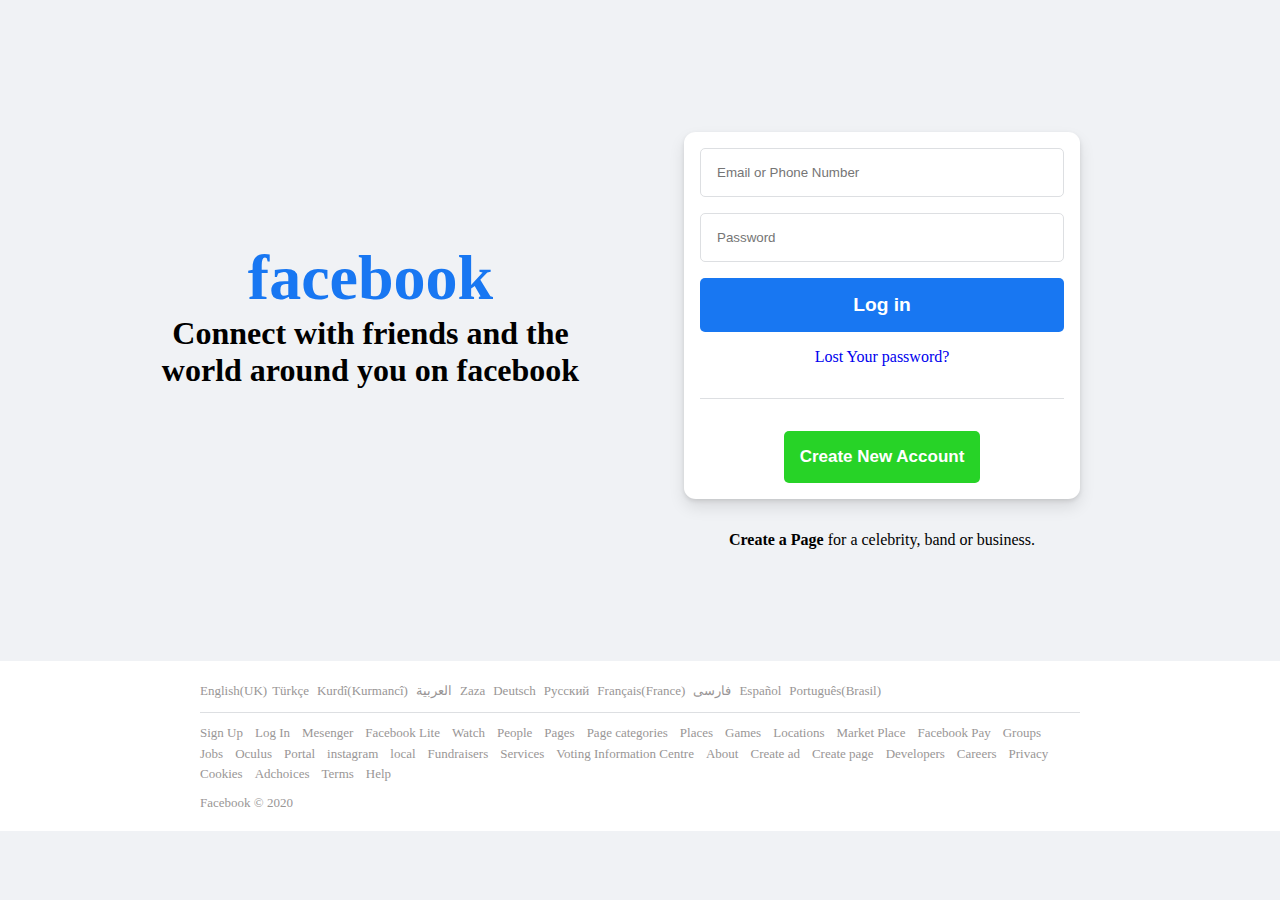
==== facebook clone/login.html @ 4136e342 "first commit" ====
<!DOCTYPE html>
<html lang="en">
<head>
    <meta charset="UTF-8">
    <meta name="viewport" content="width=device-width, initial-scale=1.0">
    <link rel="stylesheet" href="style.css">
    <title>facebook-clone-login</title>
</head>
<body>
    <section class="login-page-body">
        <div class="container container-grid">
            <div class="landing-text">
                <h1>facebook</h1>
                <h6>Connect with friends and the world around you on facebook</h6>
            </div>



            <div style="width: 396px;">
           <div class="login-form">

            <form action="index.html">
                <input type="email" name="name" value="" id="name" placeholder="Email or Phone Number" required>
                <input type="password" name="Password" value="" id="Password" placeholder="Password" required>
                <input type="submit" name="create" value="Log in">
                <a href="#">Lost Your password?</a>
                <hr>
                <button>Create New Account</button>
            </form>
            
           </div>
           <h4 style="font-weight: 300; margin-top: 2rem;"><span style="font-weight: 700;"><a href="#" class="create">Create a Page</a></span> for a celebrity, band or business.</h4>
        </div>
        </div>
    </section>


    <section >

        <div class="footer">
            <div class="container">
            <div class="main-footer">
                
                <ul class="first-list" >
                    <span style="margin-right: 5px;">English(UK)</span>
                    <li>Türkçe</li>
                    <li>Kurdî(Kurmancî)</li>
                    <li>العربية</li>
                    <li>Zaza</li>
                    <li>Deutsch</li>
                    <li>Русский</li>
                    <li>Français(France)</li>
                    <li>فارسی</li>
                    <li>Español</li>
                    <li>Português(Brasil)</li>
                </ul>
                <hr>

                <ul class="second-list">
                    <li>Sign Up</li>
                    <li>Log In</li>
                    <li>Mesenger</li>
                    <li>Facebook Lite</li>
                    <li>Watch</li>
                    <li>People</li>
                    <li>Pages</li>
                    <li>Page categories</li>
                    <li>Places</li>
                    <li>Games</li>
                    <li>Locations</li>
                    <li>Market Place</li>
                    <li>Facebook Pay</li>
                    <li>Groups</li>
                    <li>Jobs</li>
                    <li>Oculus</li>
                    <li>Portal</li>
                    <li>instagram</li>
                    <li>local</li>
                    <li>Fundraisers</li>
                    <li>Services</li>
                    <li>Voting Information Centre</li>
                    <li>About</li>
                    <li>Create ad</li>
                    <li>Create page</li>
                    <li>Developers</li>
                    <li>Careers</li>
                    <li>Privacy</li>
                    <li>Cookies</li>
                    <li>Adchoices</li>
                    <li>Terms</li>
                    <li>Help</li>
                    
                </ul>

                <div class="copyright">
                   <span>Facebook &copy; 2020</span> 
                </div>
            </div>
        </div>
    </div>

    </section>
</body>
</html>
---- facebook clone/style.css ----
/*START GLOBAL*/
*{
    padding: 0;
    margin: 0;
    box-sizing: border-box;
}

body{
    background-color:#f0f2f5;
}

/*END GLOBAL*/


/*START LOGIN PAGE*/
.login-page-body{
    background-color: #f0f2f5;
    width: 100%;
    align-items: center;
    align-content: center;
    text-align: center;
    margin-top:100px ;
    margin-bottom: 112px;
}
.container{
   margin-left: 200px;
   margin-right: 200px;
   
}

.container-grid{
    display: grid;
    grid-template-columns: repeat(auto-fit, minmax(20rem, 1fr));
    grid-column-gap: 10%;
    align-items: center;
    justify-content: center;
    justify-items: center;
    
}
.landing-text{
    width: 500px;
    padding-right: 55px;
}

.landing-text > h1{
    color: #1877f2;
    font-size: 4rem;
    font-weight:700;
    margin-top: -20px;
   
}
.landing-text > h6{
    font-size: 2rem;
    font-weight: 600;
}


.login-form{
    background-color: white;
    border-radius: 3%;
    padding: 1rem;
    text-align: center;
    margin-top: 2rem;
    box-shadow: 0 2px 4px rgba(0, 0, 0, .1), 0 8px 16px rgba(0, 0, 0, .1);
    width: 396px;
    align-self: flex-end;
}
input{
    width: 100%;
    padding: 1rem;
    border-radius: 5px;
    margin-bottom: 1rem;
    border: 1px solid #dddfe2;
    outline-color:#26aceb ;
    
    
    
}
input[type="submit"]{
    background-color: #1877f2;
    color: white;
    font-size: 1.2rem;
    font-weight: 600;
    border: none;
}

input[type="submit"]:hover{
    background-color: #1b6cd6;
    cursor: pointer;
}

form > a{
    text-decoration: none;
    
}

form > a:hover{
    text-decoration:underline;
}

form > button{
    margin-top: 2rem;
    padding: 1rem;
    border-radius: 5px;
    border: none;
    background-color: rgb(39, 211, 39);
    color: white;
    font-size: 17px;
    font-weight: 700;
}

form > button:hover{
        cursor: pointer;
        background-color: rgb(25, 180, 63);
}
form > hr{
    margin-top: 2rem;
    border:none ;
    border-bottom: 1px solid  #dddfe2;
}
.create{
    text-decoration: none;
    color: black;
}
.create:hover{
    text-decoration: underline;
}
.first-list{
    display: flex;
    flex-wrap: wrap;
    font-weight: 50;
    color: #999696;
    font-size: 13px;
    margin-bottom: 10px;
    line-height: 1.3rem;
}
.first-list > li{
    list-style: none;
    margin-right:8px;
}
.first-list > li:hover{
    text-decoration: underline;
}

.second-list{
text-decoration: none;
display:flex;
flex-wrap: wrap;
color:#999696 ;
margin-right:15px ;
font-size: 13px;
line-height: 1.3rem;
margin-top: 10px;

}
.second-list > li{
    list-style: none;
    margin-right:12px;
}

.second-list > li:hover{
    text-decoration: underline;
}
.footer{
    background-color: white;
    padding-top: 20px;
    margin-top: 7rem;
    padding-bottom: 20px;
   
}
.main-footer > hr{
    border: none;
    border-bottom: 1px solid  #dddfe2;
}
.copyright{
    margin-top: 10px;
    font-size: 13px;
    color: #999696;
}

@media screen and (max-width:1200px){
  
    .container{
        margin-left: 50px;
        margin-right: 50px;
    }

     .login-page-body{
        margin-top:50px ;
        margin-bottom: 100px;
    }
}
@media screen and (max-width:900px){
    .landing-text > h6{
        font-size: 1.5rem;
        font-weight: 500;
        
    }

    .landing-text{
        width: 300px;
        padding-right: 0;
    }
    
}



/*END LOGIN PAGE*/












                                        /*STARTING OF PROFILE PAGE*/


                                        /*STATTING OF HEADER*/

                                    header {
                                        display: grid;
                                        grid-template-columns:1fr 2fr 1fr;
                                        grid-template-rows: 50px;
                                        background-color: white;
                                    }

                                    header > div{
                                        padding: 10px;
                                    }

                                    

                                    /* STARTING OF SEARCH BAR */
                                    .search{
                                        display: flex;
                                        align-items: center;
                                        justify-content: center;
                                    }
                                    .logo{
                                        height: 40px;
                                        margin-right: 10px;
                                    }
                                    .search > .input-icon > input{
                                        background-color: whitesmoke;
                                        height: 30px;
                                        border-radius: 50px;
                                        margin-top: 15px;
                                        border: none;
                                        width: 100%;
                                        padding-left: 30px;
                                    }
                                    .search > .input-icon > input:focus{
                                        outline: none;
                                    }
                                    .input-icon > i{
                                        margin-top: 23px;
                                        position: absolute;
                                        color: rgb(151, 143, 143);
                                        margin-left: 7px;
                                    }

                                     /* ENDING OF SEARCH BAR */



                                     /*STARTING OF SECTIONS */
                                     .sections{
                                        
                                         margin-right: 100px;
                                         margin-left: 100px;
                                      
                                         display: flex;
                                         justify-content: space-between;
                                     }
                                        .sections > a > img{
                                            height: 25px;
                                            
                                             
                                        }
                                        .sections > a{
                                            padding-right: 30px;
                                            padding-left: 30px;
                                            padding-bottom: 40px;
                                            
                                            
                                        }
                                        .sections > a:active{
                                            border-bottom: 3px solid #1877f2;
                                        }
                                        .home{
                                            border-bottom: 3px solid #1877f2;
                                        }

                                       /*ENDING OF SECTIONS */


                                        /*STARTING OF ICON */
                                       

                                        .icon2 > a >i{
                                            color: black;
                                            padding: 10px;
                                            height: 35px;
                                            width: 35px;
                                            align-content: center;
                                            text-align: center;
                                            align-items: center;
                                            justify-content: center;
                                            border-radius: 40px;
                                            background-color: rgb(235, 226, 226);
                                        }
                                        .icon{
                                            display: flex;
                                            flex-wrap: wrap;
                                           justify-content: flex-end;
                                    
                                        }
                                       
                                       

                                        /*ENDING OF ICON */

                                        /*ENDING OF HEADER*/




 .main-body{
    display: grid;
    grid-template-columns:1fr 2fr 1fr;
    grid-template-rows: auto;
 }
 .body1-icon{
     text-align: center;
     align-items: center; 
     display: flex;
      margin-right: 20px;
      margin-bottom: 20px;
 }
 .body1-inner{
   padding-left: 20px;
   padding-top: 20px;
 }

 .body1{
    overflow-y: scroll;
    height: 1000px;
    width: auto;
 }
 .body1::-webkit-scrollba{
    display: none;
 }

 .body2{
  overflow-y: scroll;
  height: 1000px;
  width: auto;
  
 }

 .body2::-webkit-scrollbar{
     display: none;
 }


 .content-center{
     padding-top: 30px;
     justify-content: center;
     align-items: center;
 }
 .pic > div{
     height: 155px;
     width: 85px;
     border-radius: 10px;
 }

 .col{
     height: 100%;
     width: 85px;
     text-align: center;
     background-color: rgba(0, 0, 0, 0.438);
     border-radius: 10px;
     z-index: 0;
     color: white;
 }
 
 .pic{
     display: grid;
    grid-template-columns: repeat(6,93px);
    column-gap: 0;
    width: 600px;
    align-items: center;
 }
 
 .pic-parent{
     height: 190px;
    margin-left: 20px;
    display: flex;
    width: 100%;
    padding: 10px;
   justify-content: center;
   align-items: center;
 }

 .pic1{
background-image: url("https://picsum.photos/id/137/110/200");
box-shadow: 0 2px 4px rgba(0, 0, 0, .1), 0 8px 16px rgba(0, 0, 0, .1);
 }
 
 .pic2{
     background-image: url("https://picsum.photos/id/247/110/200");
     box-shadow: 0 2px 4px rgba(0, 0, 0, .1), 0 8px 16px rgba(0, 0, 0, .1);
     z-index: 0;
     
 }
 

 .pic3{
     background-image: url("https://picsum.photos/id/522/110/200");
     box-shadow: 0 2px 4px rgba(0, 0, 0, .1), 0 8px 16px rgba(0, 0, 0, .1);
     z-index: 0;
 }
 

 .pic4{
     background-image: url("https://picsum.photos/id/231/110/200");
   box-shadow: 0 2px 4px rgba(0, 0, 0, .1), 0 8px 16px rgba(0, 0, 0, .1);
   z-index: 0;
 }
 
 .pic5{
     background-image: url("https://picsum.photos/id/537/110/200");
      box-shadow: 0 2px 4px rgba(0, 0, 0, .1), 0 8px 16px rgba(0, 0, 0, .1);
      z-index: 0;
      
 }

 .pic6{
    background-image: url("https://picsum.photos/id/537/110/200");
     box-shadow: 0 2px 4px rgba(0, 0, 0, .1), 0 8px 16px rgba(0, 0, 0, .1);
     z-index: 0;
}

 
 .col > img{
    height: 40px;
    border-radius: 48%;
    border: 4px solid #1877f2;
    margin-left: -15px;
    margin-top: 10px;
 }
 .hname{
     margin-top:70px;
 }
 .story{
     display: grid;
     height: 70px;
     width: 100%;
     background-color: white;
     margin-top: 87px;
     border-bottom-left-radius: 10px;
     border-bottom-right-radius: 10px;
     text-align: center;
     font-size: 1rem;
     justify-content: center;
     align-items: center;
 }

 .story > img{
     border-radius: 50%;
     margin-top: -30px;
     border: 4px solid white;
     z-index: 5;
 }
 .password{
     height: 270px;
     width: 100%;
     margin-top: 20px;
     padding: 10px;
    display: flex;
    justify-content: center;
 }
 .pass{
     height: 250px;
     width: 600px;
     background-color: white;
     border-radius: 10px;
 }

 .pass{
     box-shadow: 0 2px 4px rgba(0, 0, 0, .1), 0 8px 16px rgba(0, 0, 0, .1);
    padding: 20px;
    grid-gap: 10px;
	display: grid;
	grid-template-columns: repeat(4,);
	grid-auto-rows: minmax(auto,auto);
	max-width: 100%;
	margin: 0 auto;
  grid-template-areas:
        "f-logo c-logo c-logo cancel"
        "textp textp textp textp"
        "ok ok not-now not-now"
  ;

 }
 
 .f-logo{
     grid-area: f-logo;
 
 }
 .c-logo{
     padding-top: 30px;
    display: grid;
    justify-content: center;
     grid-area: c-logo;
 }
 .cancel{
     display: grid;
     justify-content: end;
     grid-area: cancel;
 
 }
 .textp{
     grid-area: textp;
 }
 .ok{
     padding-top:10px;
     text-align: center;
     border-radius: 10px;
     height: 40px;
     grid-area: ok;
     background-color: rgba(26, 196, 238, 0.13);
     color: #26aceb;
 }
 .not-now{
    padding-top:10px;
     text-align: center;
     border-radius: 10px;
     height: 40px;
     grid-area: not-now;
     background-color: rgba(228, 221, 221, 0.712);
 }
 .main-sub{
     margin-top: 20px;
     display: flex;
     justify-content: center;
     height: 155px;
     width: 100%;
 }
 .sub-menu{
      box-shadow: 0 2px 4px rgba(0, 0, 0, .1), 0 8px 16px rgba(0, 0, 0, .1);
     border-radius: 10px;
     width: 600px;
     background-color: white;
     padding: 20px;
 }
 .search2{
     display: flex;
 }
 .search2 > img{
     border-radius: 50%;
     height: 50px;
     width: 50px;
 }
 .search2 > input{
     border-radius: 30px;
     border: none;
    background-color: rgba(242, 239, 239, 0.905);
     cursor: pointer;
 }
 .search2 > input:focus{
     outline: none;
 }
 .main-menu{
     margin-top: 20px;
    width: 100%;
    display: grid;
    grid-template-columns: repeat(3,1fr);
 }
 .main-menu > div{
     justify-content: center;
     display: flex;
      margin-left: 5px;
    height: 30px;
 }
 .main-menu > div >span{
     margin-left: 10px;
     margin-top: 5px;
 } 
 
 .post1{
      box-shadow: 0 2px 4px rgba(0, 0, 0, .1), 0 8px 16px rgba(0, 0, 0, .1);
     border-radius: 10px;
     width: 600px;
     background-color: white;
 }
.main-post{
     margin-top: 20px;
     display: flex;
     justify-content: center;
     height: 650px;
     width: 100%;
     margin-bottom: 100px;
}
.post1 > div >span >img{
    height: 40px;
    border-radius: 50%;
}
.post-header{
    padding: 10px;
    display: flex;
    justify-content:space-between;
}
.img-post{
    height: 500px;
    width: 100%;
    background-image: url("a1-background.jpg");
    background-size: cover;
    background-repeat: no-repeat;
}
.reaction-main{
padding-left: 20px;
padding-right: 20px;
padding-top: 10px;
}
.reaction{
    display: flex;
    justify-content: space-between;
    margin-bottom: 10px;
    
}
.reaction-button{
    display: flex;
    justify-content: space-evenly;
}
.reaction-button > span{
    padding-top: 10px;
    margin-top: 5px;
    height: 30px;
    width: 100px;
    display: flex;
    justify-content:center;
}
.reaction-button > span >i{
    margin-right: 10px;
}

 

 
     

 
 .body3{
    background-color: brown;
    padding-left: 30px;
    padding-top: 20px;
    padding-right: 20px;
 }
 .friend-request{
     height: 200px;
     width: 350px;
     background-color: white;
     padding: 20px;
     border-radius: 10px;
     box-shadow: 0 2px 4px rgba(0, 0, 0, .1), 0 8px 16px rgba(0, 0, 0, .1);
     grid-gap: 10px;
     display: grid;
     grid-template-columns: repeat(4,);
     grid-auto-rows: minmax(auto,auto);
     
   grid-template-areas:
         "req1 req1 req1 req1"
         "req2 req3 req3 req3"
         " . req-bt req-bt req-bt"
   
 
  
 }
 .req1{
     display: flex;
     grid-area: req1;
     background-color: red ;
 }
 .req2{
     display: flex;
     grid-area: req2;
     background-color:blue ;
 }
 .req2 > img{
        height: 60px;
        border-radius: 50%;
 }
 .req3{
    grid-area: req3; 
    background-color:black ;
 }
 .req-bt{
    grid-area: req-bt;
    background-color:gray ;
 }
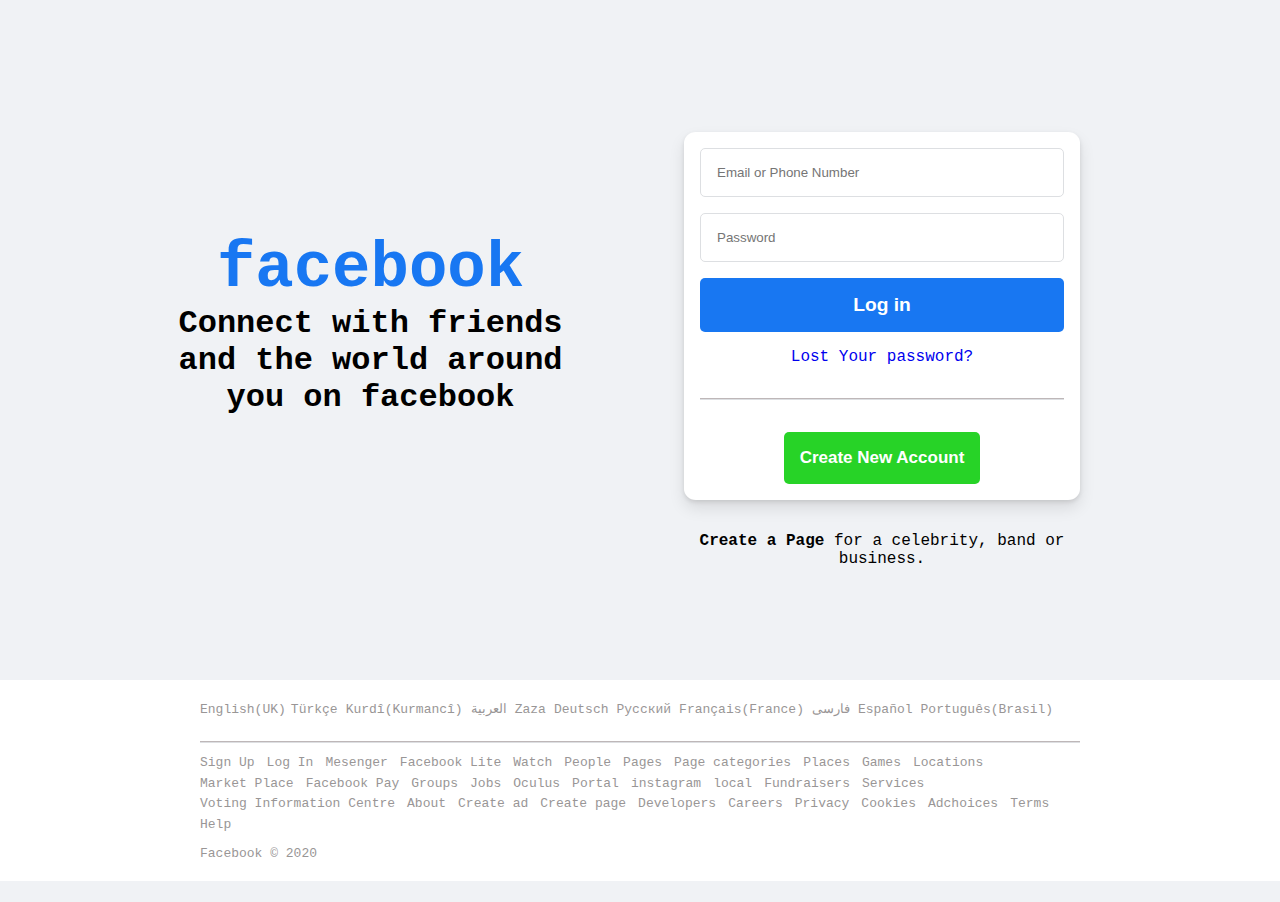
==== commit 11ac6da6: "final" ====
--- a/facebook clone/login.html
+++ b/facebook clone/login.html
@@ -19,7 +19,7 @@
             <div style="width: 396px;">
            <div class="login-form">
 
-            <form action="index.html">
+            <form action="home.html">
                 <input type="email" name="name" value="" id="name" placeholder="Email or Phone Number" required>
                 <input type="password" name="Password" value="" id="Password" placeholder="Password" required>
                 <input type="submit" name="create" value="Log in">
--- a/facebook clone/style.css
+++ b/facebook clone/style.css
@@ -7,6 +7,14 @@
 
 body{
     background-color:#f0f2f5;
+    font-family: 'Courier New', Courier, monospace;
+}
+
+hr{
+     margin-top: 20px; 
+     border: none;
+     background-color: #beb7b8;
+    padding: 0.5px;
 }
 
 /*END GLOBAL*/
@@ -271,10 +279,13 @@
 
 
                                      /*STARTING OF SECTIONS */
+                                     .profile{
+                                         display: none;
+                                     }
                                      .sections{
                                         
-                                         margin-right: 100px;
-                                         margin-left: 100px;
+                                         margin-right: 5px;
+                                         margin-left: 5px;
                                       
                                          display: flex;
                                          justify-content: space-between;
@@ -285,8 +296,8 @@
                                              
                                         }
                                         .sections > a{
-                                            padding-right: 30px;
-                                            padding-left: 30px;
+                                            padding-right: 10px;
+                                            padding-left: 20px;
                                             padding-bottom: 40px;
                                             
                                             
@@ -315,12 +326,12 @@
                                             justify-content: center;
                                             border-radius: 40px;
                                             background-color: rgb(235, 226, 226);
+                                           
                                         }
                                         .icon{
                                             display: flex;
                                             flex-wrap: wrap;
-                                           justify-content: flex-end;
-                                    
+                                            display: none;
                                         }
                                        
                                        
@@ -334,8 +345,9 @@
 
  .main-body{
     display: grid;
-    grid-template-columns:1fr 2fr 1fr;
+    grid-template-columns: 2fr ;
     grid-template-rows: auto;
+    
  }
  .body1-icon{
      text-align: center;
@@ -344,6 +356,11 @@
       margin-right: 20px;
       margin-bottom: 20px;
  }
+ .body1-icon img{
+    height: 40px; 
+    border-radius: 50%;
+    width: 40px;
+ }
  .body1-inner{
    padding-left: 20px;
    padding-top: 20px;
@@ -351,8 +368,10 @@
 
  .body1{
     overflow-y: scroll;
-    height: 1000px;
+    height: 100vh;
     width: auto;
+    display: none;
+
  }
  .body1::-webkit-scrollba{
     display: none;
@@ -360,8 +379,10 @@
 
  .body2{
   overflow-y: scroll;
-  height: 1000px;
+  height: 100vh;
   width: auto;
+  scroll-behavior: smooth;
+  
   
  }
 
@@ -397,17 +418,24 @@
     column-gap: 0;
     width: 600px;
     align-items: center;
+    overflow-x: scroll;
  }
  
  .pic-parent{
      height: 190px;
     margin-left: 20px;
+    
     display: flex;
     width: 100%;
     padding: 10px;
    justify-content: center;
    align-items: center;
- }
+   
+  
+ }
+ .pic::-webkit-scrollbar{
+   display: none;
+}
 
  .pic1{
 background-image: url("https://picsum.photos/id/137/110/200");
@@ -439,6 +467,7 @@
      background-image: url("https://picsum.photos/id/537/110/200");
       box-shadow: 0 2px 4px rgba(0, 0, 0, .1), 0 8px 16px rgba(0, 0, 0, .1);
       z-index: 0;
+     
       
  }
 
@@ -446,6 +475,7 @@
     background-image: url("https://picsum.photos/id/537/110/200");
      box-shadow: 0 2px 4px rgba(0, 0, 0, .1), 0 8px 16px rgba(0, 0, 0, .1);
      z-index: 0;
+     
 }
 
  
@@ -460,7 +490,8 @@
      margin-top:70px;
  }
  .story{
-     display: grid;
+     display: flex;
+     flex-direction: column;
      height: 70px;
      width: 100%;
      background-color: white;
@@ -488,10 +519,11 @@
     justify-content: center;
  }
  .pass{
-     height: 250px;
+     height: 300px;
      width: 600px;
      background-color: white;
      border-radius: 10px;
+     
  }
 
  .pass{
@@ -539,6 +571,9 @@
      background-color: rgba(26, 196, 238, 0.13);
      color: #26aceb;
  }
+ .ok:hover{
+    background-color: rgba(19, 157, 236, 0.5);
+ }
  .not-now{
     padding-top:10px;
      text-align: center;
@@ -547,8 +582,11 @@
      grid-area: not-now;
      background-color: rgba(228, 221, 221, 0.712);
  }
+ .not-now:hover{
+     background-color: rgba(165, 161, 161, 0.747); ;
+ }
  .main-sub{
-     margin-top: 20px;
+     margin-top: 60px;
      display: flex;
      justify-content: center;
      height: 155px;
@@ -605,7 +643,7 @@
      margin-top: 20px;
      display: flex;
      justify-content: center;
-     height: 650px;
+     
      width: 100%;
      margin-bottom: 100px;
 }
@@ -626,14 +664,15 @@
     background-repeat: no-repeat;
 }
 .reaction-main{
-padding-left: 20px;
-padding-right: 20px;
+padding-left: 5px;
+padding-right: 5px;
 padding-top: 10px;
 }
 .reaction{
     display: flex;
     justify-content: space-between;
     margin-bottom: 10px;
+    
     
 }
 .reaction-button{
@@ -657,52 +696,232 @@
  
      
 
- 
+ .body3-inner{
+     width: 300px;
+ }
  .body3{
-    background-color: brown;
-    padding-left: 30px;
+    padding-left: 50px;
     padding-top: 20px;
-    padding-right: 20px;
+    scroll-behavior: smooth;
+    overflow-y: scroll;
+    height: 100vh;
+    overflow-x: hidden;
+    display: none;
+  
+ }
+ .body3::-webkit-scrollbar{
+    display: none;
  }
  .friend-request{
-     height: 200px;
-     width: 350px;
+     height: 150px;
+     width: 300px;
      background-color: white;
      padding: 20px;
      border-radius: 10px;
      box-shadow: 0 2px 4px rgba(0, 0, 0, .1), 0 8px 16px rgba(0, 0, 0, .1);
-     grid-gap: 10px;
-     display: grid;
-     grid-template-columns: repeat(4,);
-     grid-auto-rows: minmax(auto,auto);
+    
+
+ }
+
+
+ .req1{
+     display: flex;
+     justify-content:space-between;
+    margin-top: -5px;
+     align-items: center;
+ }
+ .reqs1 h5{
+        font-size: 18px;
+ }
+ .reqs1{
+     display: flex;
+      align-items: center;
+ }
+ .reqs1 img{
+     height: 30px;
+     margin-right: 5px;
+ }
+
+ .req2{
+   margin-top: 10px;
+     display: flex;
+ }
+ .req2 > img{
+        height: 55px;
+        border-radius: 50%;
+        margin-right: 10px;
+ }
+ .req3{
+   width: 200px;
+ }
+ .img-2{
+    display: flex;
+ }
+ .img-2 img{
+     height: 25px;
+     border-radius: 50%;
      
-   grid-template-areas:
-         "req1 req1 req1 req1"
-         "req2 req3 req3 req3"
-         " . req-bt req-bt req-bt"
-   
- 
-  
- }
- .req1{
-     display: flex;
-     grid-area: req1;
-     background-color: red ;
- }
- .req2{
-     display: flex;
-     grid-area: req2;
-     background-color:blue ;
- }
- .req2 > img{
-        height: 60px;
-        border-radius: 50%;
- }
- .req3{
-    grid-area: req3; 
-    background-color:black ;
- }
- .req-bt{
-    grid-area: req-bt;
-    background-color:gray ;
- }+ }
+ .img-2a{
+    border: 3px solid white;
+    z-index: 20;
+    position: relative;
+ }
+ .img-2b{
+     margin-left: -10px;
+     z-index: 0;
+     border: 3px solid white;
+ }
+ .req-btn1{
+    height: 30px;
+    width: 90px;
+    margin-right: 5px;
+    border-radius: 7px;
+    border: none;
+    background:rgb(28, 116, 248);
+    color: white;
+    font-weight: 700;
+    cursor: pointer;
+ }
+
+ .req-btn1:hover{
+     background-color: #1b6cd6;
+ }
+
+ .req-btn2{
+    height: 30px;
+    width: 90px;
+    border-radius: 7px;
+    border: none;
+    background: #dfd9d9;
+    font-weight: 700;
+    cursor: pointer;
+ }
+ .req-btn2:hover{
+     background-color: #adadad;
+ }
+
+
+ .sponsored{
+     margin-top: 20px;
+ }
+ .spon-img{
+     display: flex;
+     align-items: center;
+     margin-top: 20px;
+ }
+ .spon-img img{
+     height: 150px;
+     border-radius: 10px;
+     width: 150px;
+ }
+ .spon-img span{
+     margin-left: 15px;
+     line-height: 25px;
+ }
+ .con-head{
+     display: flex;
+     align-items: center;
+     justify-content:space-between ;
+     margin-top: 10px;
+ }
+ .con-head i{
+     margin-left: 20px;
+     color: gray;
+ }
+ .con-head img{
+     height: 35px;
+ }
+ .con-span{
+     display: flex;
+     align-items: center;
+ }
+ .con-name{
+     display: flex;
+     align-items: center;
+     margin-top: 10px;
+ }
+ .con-name img{
+     height: 40px;
+     border-radius: 50%;
+ }
+ .con-name h5{
+     margin-left: 10px;
+ }
+ .con-name .con-name-spa{
+     display: flex;
+     align-items: center;
+ }
+ .online{
+     height: 10px;
+     width: 10px;
+     background-color: rgb(21, 248, 40);
+     border-radius: 50%;
+     position: relative;
+     margin-top: 30px;
+     border: 2px solid white;
+     margin-left: -8px;
+ }
+
+ @media screen and (min-width:900px){
+    .sections{
+        margin-left: 100px;
+        margin-right: 100px;
+    }
+    .body1{
+       display: grid;
+    }
+    .body3{
+        display: none;
+    }
+    .main-body{
+        display: grid;
+        grid-template-columns: 1fr 2fr;
+        grid-template-rows: auto;
+    }
+.profile{
+    display: contents;
+}
+    .icon{
+        display: contents;
+    }
+    .icon2{
+        display: none;
+    }
+
+    .sections > a{
+        padding-right: 30px;
+        padding-left: 40px;
+        padding-bottom: 40px;
+        
+        
+    }
+    .reaction-main{
+        padding-left: 20px;
+        padding-right: 20px;
+        padding-top: 10px;
+        }
+
+       
+
+    }
+
+    @media screen and (min-width:1100px){
+
+        .main-body{
+            display: grid;
+            grid-template-columns: 1fr 2fr 1fr;
+            grid-template-rows: auto;
+        }
+
+        .body3{
+            display: grid;
+        }
+        .icon{
+            display: flex;
+        }
+      .icon2{
+          display: contents;
+      }
+
+    }